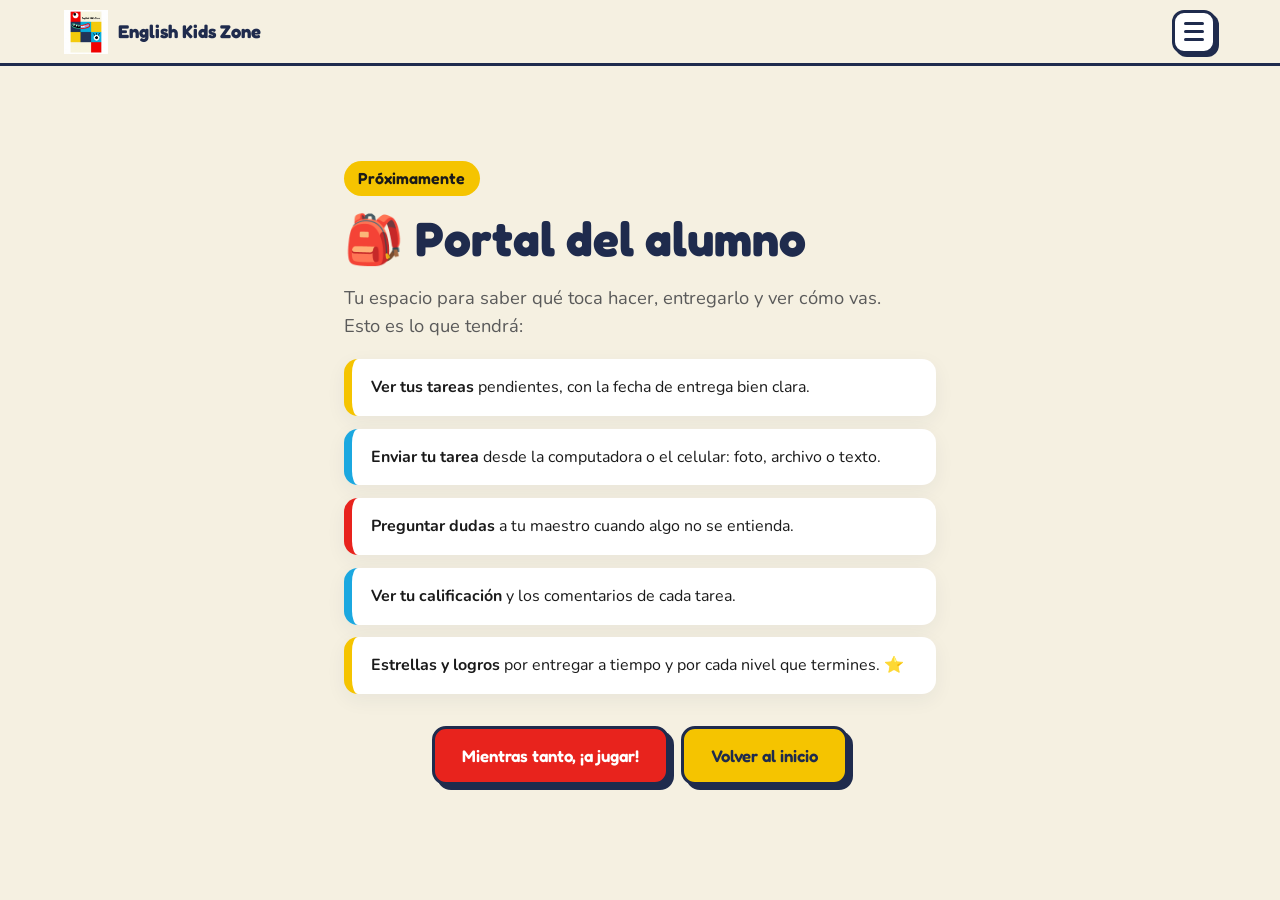
==== alumno.html @ 8a867f56 "Menú hamburguesa y páginas "próximamente" de Maestro, Alumno y Padres Cajón lateral con todas las se" ====
<!doctype html>
<html lang="es">
<head>
  <meta charset="utf-8">
  <meta name="viewport" content="width=device-width, initial-scale=1">
  <title>Portal del alumno · English Kids Zone</title>
  <meta name="robots" content="noindex">
  <link rel="icon" href="assets/logo.webp">
  <link rel="preconnect" href="https://fonts.googleapis.com">
  <link rel="preconnect" href="https://fonts.gstatic.com" crossorigin>
  <link href="https://fonts.googleapis.com/css2?family=Fredoka:wght@500;600;700&family=Nunito:wght@400;600;700&display=swap" rel="stylesheet">
  <link rel="stylesheet" href="style.css">
</head>
<body>

<header class="nav">
  <a href="index.html" class="brand"><img src="assets/logo.webp" alt="English Kids Zone" width="44" height="44">English Kids Zone</a>
  <button class="burger" id="burger" type="button" aria-label="Abrir menú" aria-expanded="false" aria-controls="drawer"><span></span><span></span><span></span></button>
</header>
<nav class="drawer" id="drawer" aria-label="Menú">
  <a href="index.html">Inicio</a>
  <a href="index.html#cursos">Cursos</a>
  <a href="index.html#clase-muestra">Clase muestra</a>
  <p class="drawer-title">Portales <span class="soon">próximamente</span></p>
  <a href="maestro.html">👩‍🏫 Maestro</a>
  <a href="alumno.html">🎒 Alumno</a>
  <a href="padres.html">👨‍👩‍👧 Padre de familia</a>
</nav>
<div class="drawer-backdrop" id="drawer-backdrop"></div>

<main>
<section class="portal">
  <p class="kicker">Próximamente</p>
  <h1>🎒 Portal del alumno</h1>
  <p class="lead">Tu espacio para saber qué toca hacer, entregarlo y ver cómo vas. Esto es lo que tendrá:</p>
  <ul class="portal-list">
    <li><b>Ver tus tareas</b> pendientes, con la fecha de entrega bien clara.</li>
    <li><b>Enviar tu tarea</b> desde la computadora o el celular: foto, archivo o texto.</li>
    <li><b>Preguntar dudas</b> a tu maestro cuando algo no se entienda.</li>
    <li><b>Ver tu calificación</b> y los comentarios de cada tarea.</li>
    <li><b>Estrellas y logros</b> por entregar a tiempo y por cada nivel que termines. ⭐</li>
  </ul>
  <p class="center"><a href="index.html#juego" class="btn">Mientras tanto, ¡a jugar!</a> <a href="index.html" class="btn btn-ghost">Volver al inicio</a></p>
</section>
</main>

<script src="menu.js" defer></script>
</body>
</html>
---- style.css ----
:root{
  --red:#E8231D;--yellow:#F5C400;--blue:#1BA8E0;--navy:#1F2B4D;--cream:#F5F0E1;
  --ink:#1a1a1a;--muted:#5a5a5a;--white:#fff;
  --head:"Fredoka",system-ui,sans-serif;--body:"Nunito",system-ui,sans-serif;
  --r:18px;--w:1100px;
}
*{box-sizing:border-box}
html{scroll-behavior:smooth;scroll-padding-top:80px}
body{margin:0;font-family:var(--body);color:var(--ink);background:var(--cream);line-height:1.55}
img{display:block;max-width:100%}
h1,h2,h3{font-family:var(--head);line-height:1.1;margin:0 0 .4em}
p{margin:0 0 1em}
a{color:inherit}

/* Botones "bloque": borde grueso y sombra sólida desplazada, como las piezas del logo */
.btn{display:inline-block;background:var(--red);color:#fff;text-decoration:none;font-family:var(--head);font-weight:600;padding:.8em 1.6em;border-radius:14px;border:3px solid var(--navy);box-shadow:5px 5px 0 var(--navy);transition:transform .12s,box-shadow .12s;cursor:pointer;font-size:1.05rem}
.btn:hover{transform:translate(-2px,-2px);box-shadow:8px 8px 0 var(--navy)}
.btn:active{transform:translate(3px,3px);box-shadow:1px 1px 0 var(--navy)}
.btn-ghost{background:var(--yellow);color:var(--navy)}
.btn-sm{padding:.45em 1.1em;font-size:.95rem;box-shadow:3px 3px 0 var(--navy)}
.btn-sm:hover{box-shadow:5px 5px 0 var(--navy)}
.center{text-align:center}

.nav{position:sticky;top:0;z-index:10;display:flex;justify-content:space-between;align-items:center;gap:1rem;padding:.6rem 5vw;background:rgba(245,240,225,.92);backdrop-filter:blur(8px);border-bottom:3px solid var(--navy)}
.brand{display:flex;align-items:center;gap:.6rem;font-family:var(--head);font-weight:700;font-size:1.15rem;text-decoration:none;color:var(--navy)}
.nav nav{display:flex;align-items:center;gap:1.2rem;margin-left:auto;margin-right:1rem}
.nav nav a:not(.btn){text-decoration:none;font-weight:700;color:var(--navy)}
.nav nav a:not(.btn):hover{color:var(--red)}

/* Menú hamburguesa y cajón lateral */
.burger{width:44px;height:44px;border:3px solid var(--navy);border-radius:12px;background:#fff;cursor:pointer;display:grid;place-items:center;gap:4px;padding:9px;box-shadow:3px 3px 0 var(--navy);flex-shrink:0}
.burger span{display:block;width:100%;height:3px;background:var(--navy);border-radius:2px;transition:transform .25s,opacity .25s}
.menu-open .burger span:nth-child(1){transform:translateY(7px) rotate(45deg)}
.menu-open .burger span:nth-child(2){opacity:0}
.menu-open .burger span:nth-child(3){transform:translateY(-7px) rotate(-45deg)}
.drawer{position:fixed;top:0;right:0;bottom:0;width:min(320px,85vw);background:var(--cream);border-left:4px solid var(--navy);padding:5.5rem 1.5rem 2rem;display:flex;flex-direction:column;gap:.3rem;z-index:30;transform:translateX(100%);transition:transform .3s;overflow-y:auto}
.menu-open .drawer{transform:none}
.drawer a{text-decoration:none;font-family:var(--head);font-weight:600;font-size:1.15rem;color:var(--navy);padding:.55em .9em;border-radius:12px}
.drawer a:hover{background:#fff;color:var(--red)}
.drawer-title{margin:1.2rem 0 .3rem;padding:0 .9em;font-family:var(--head);font-weight:700;color:var(--muted);text-transform:uppercase;font-size:.8rem;letter-spacing:.08em}
.soon{display:inline-block;background:var(--yellow);color:var(--navy);text-transform:none;letter-spacing:0;font-size:.7rem;padding:.1em .6em;border-radius:999px;margin-left:.4em;vertical-align:middle}
.drawer-backdrop{position:fixed;inset:0;background:rgba(31,43,77,.5);z-index:25;opacity:0;pointer-events:none;transition:opacity .3s}
.menu-open .drawer-backdrop{opacity:1;pointer-events:auto}
.nav{z-index:40}

main>section{padding:5rem 5vw;max-width:var(--w);margin:0 auto}

.hero{display:grid;grid-template-columns:1.1fr .9fr;align-items:center;gap:3rem;min-height:calc(100vh - 70px)}
.kicker{display:inline-block;background:var(--yellow);font-family:var(--head);font-weight:600;padding:.3em .9em;border-radius:999px;margin-bottom:1rem}
.hero h1{font-size:clamp(2.2rem,5vw,3.6rem);color:var(--navy)}
.hl-red{color:var(--red)}.hl-blue{color:var(--blue)}
.lead{font-size:1.15rem;color:var(--muted);max-width:34rem}
.cta-row{display:flex;flex-wrap:wrap;gap:.8rem;margin-top:1.5rem}
.ages{display:flex;flex-wrap:wrap;align-items:center;gap:.5rem;margin-top:1.2rem}
.ages span{font-family:var(--head);font-weight:600;color:var(--navy);margin-right:.3rem}
.age-btn{font:inherit;font-family:var(--head);font-weight:600;padding:.35em .9em;border-radius:999px;border:2px solid var(--navy);background:#fff;color:var(--navy);cursor:pointer;transition:background .15s,color .15s,transform .15s}
.age-btn:hover{transform:translateY(-2px)}
.age-btn.active{background:var(--navy);color:#fff}

.logo-wrap{position:relative;border-radius:var(--r);box-shadow:0 20px 50px rgba(31,43,77,.25);transition:transform .3s}
.logo-wrap:hover{transform:rotate(-2deg) scale(1.02)}
.hero-logo{width:100%;height:auto;border-radius:var(--r)}
/* Ojo: círculo blanco que tapa la pupila original; la pupila nueva se mueve */
.eye{position:absolute;width:13%;aspect-ratio:1;border-radius:50%;background:#fff;transform:translate(-50%,-50%);display:grid;place-items:center;pointer-events:none}
.pupil{width:52%;aspect-ratio:1;border-radius:50%;background:#000;transition:transform .08s}
.eye.wink{animation:wink .45s ease-in-out}
@keyframes wink{50%{transform:translate(-50%,-50%) scaleY(.08)}}
.happy{animation:happy .6s cubic-bezier(.36,.07,.19,.97)}
@keyframes happy{30%{transform:translateY(-14px) rotate(-4deg)}60%{transform:translateY(0) rotate(3deg)}80%{transform:translateY(-5px)}}

.who{display:grid;grid-template-columns:2fr 1fr;gap:1.5rem}
.who-card{border-radius:var(--r);padding:2.2rem;color:#fff}
.kids{background:var(--navy)}
.adults{background:var(--blue)}
.who-card h2{font-size:1.9rem}
.tag{display:inline-block;font-family:var(--head);font-size:.85rem;background:rgba(255,255,255,.2);padding:.2em .8em;border-radius:999px;margin-bottom:.8rem}

.section-title{font-size:clamp(1.8rem,4vw,2.6rem);color:var(--navy)}
.section-sub{color:var(--muted);font-weight:600;margin-bottom:2rem}
.courses,.how{text-align:center}
/* El título queda a la misma distancia de la sección anterior que de los pasos */
.how{padding-top:3rem}
.how .section-title{margin-bottom:3rem}
.cards{display:grid;grid-template-columns:repeat(3,1fr);gap:1.5rem;margin-bottom:2rem}
.flip{position:relative;min-height:400px;cursor:pointer;perspective:1200px;border-radius:var(--r);outline-offset:4px}
.flip:focus-visible{outline:3px solid var(--blue)}
.card{position:absolute;inset:0;backface-visibility:hidden;transition:transform .6s;display:flex;flex-direction:column;background:#fff;border-radius:var(--r);padding:2rem;border-top:10px solid var(--accent);box-shadow:0 10px 30px rgba(31,43,77,.08)}
.card-back{transform:rotateY(180deg);background:var(--accent);color:var(--navy);border-top-color:var(--navy)}
.card-back h3{color:var(--navy);font-size:1.6rem}
.card-back ul{padding-left:1.2rem;margin:0;font-weight:600;font-size:.95rem;text-align:left}
.card-back li{margin-bottom:.4rem}
.flip.flipped .card-front{transform:rotateY(180deg)}
.flip.flipped .card-back{transform:rotateY(360deg)}
.flip:hover .card-front{transform:rotateY(-8deg)}
.flip.flipped:hover .card-front{transform:rotateY(180deg)}
.flip-hint{margin-top:auto;padding-top:1rem;font-size:.8rem;font-weight:700;opacity:.6}
.card h3{font-size:2rem;color:var(--accent)}
.card-level{font-family:var(--head);font-weight:600;color:var(--navy);margin-bottom:.8rem}
.card-exam{font-size:.9rem;color:var(--muted);margin:0;padding-top:.8rem;border-top:1px dashed #ddd}

.cambridge{display:grid;grid-template-columns:1fr 1fr;gap:3rem;align-items:center;background:var(--navy);color:#fff;border-radius:var(--r);max-width:calc(var(--w) - 10vw)}
.cambridge .section-title{color:#fff}
.cambridge-logos{display:flex;flex-wrap:wrap;gap:1rem;align-items:center}
.cambridge-logos img{height:72px;width:auto;border-radius:10px;background:#fff;padding:.5rem .8rem}
.exam-list{list-style:none;padding:0;margin:0;display:grid;grid-template-columns:1fr 1fr;gap:.6rem}
.exam-list li{background:rgba(255,255,255,.08);border-radius:12px;padding:.7rem 1rem;font-weight:600}
.exam-list b{display:inline-block;min-width:3.6em;font-family:var(--head);color:var(--yellow)}

/* Juego y test de nivel */
.game,.level{display:grid;grid-template-columns:1fr 1.2fr;gap:3rem;align-items:center}
.game-board,.level-board{background:#fff;border-radius:var(--r);padding:2rem;text-align:center;border:3px solid var(--navy);box-shadow:8px 8px 0 var(--yellow)}
.level-board{box-shadow:8px 8px 0 var(--blue)}
.game-mode{display:flex;justify-content:center;gap:.5rem;margin-bottom:1.2rem}
.mode-btn{font:inherit;font-family:var(--head);font-weight:600;font-size:.9rem;padding:.4em .9em;border-radius:999px;border:2px solid var(--navy);background:#fff;color:var(--navy);cursor:pointer}
.mode-btn.active{background:var(--navy);color:#fff}
.game-emoji{font-size:5rem;line-height:1;margin-bottom:.6rem}
.speak-btn{font:inherit;font-size:4rem;line-height:1;background:var(--yellow);border:3px solid var(--navy);border-radius:50%;width:1.6em;height:1.6em;cursor:pointer;box-shadow:4px 4px 0 var(--navy);animation:pulse 1.6s infinite}
@keyframes pulse{50%{transform:scale(1.06)}}
.game-opt.emoji{font-size:2.2rem;padding:.3em .5em}
.game-word{font-family:var(--head);font-weight:700;font-size:2rem;color:var(--red);letter-spacing:.06em;min-height:1.3em;margin:0 0 .6rem}
.game-word span{display:inline-block;opacity:0;animation:pop .35s forwards}
@keyframes pop{0%{opacity:0;transform:translateY(12px) scale(.6)}70%{transform:translateY(-4px) scale(1.15)}100%{opacity:1;transform:none}}
.game-options,.level-options{display:flex;flex-wrap:wrap;justify-content:center;gap:.8rem;margin-bottom:1rem}
.game-opt{font:inherit;font-family:var(--head);font-weight:600;font-size:1.1rem;padding:.7em 1.4em;border-radius:14px;border:3px solid var(--navy);background:var(--cream);color:var(--navy);cursor:pointer;box-shadow:4px 4px 0 var(--navy);transition:transform .12s,box-shadow .12s,background .2s}
.game-opt:hover:not(:disabled){transform:translate(-2px,-2px);box-shadow:6px 6px 0 var(--navy)}
.game-opt:disabled{cursor:default;opacity:.7}
.game-opt.ok{background:#4ad17a;color:#fff;opacity:1}
.game-opt.bad{background:var(--red);color:#fff}
.game-status,.level-q{font-family:var(--head);font-weight:600;color:var(--navy);margin:0;min-height:1.6em}
.level-q{font-size:1.5rem;margin-bottom:1.2rem}
.level-progress{color:var(--muted);font-weight:700;margin-bottom:.4rem}

.steps{list-style:none;padding:0;margin:0;display:grid;grid-template-columns:repeat(3,1fr);gap:1.5rem;position:relative}
/* Línea que une los pasos; se dibuja cuando se encienden */
.steps::before{content:"";position:absolute;left:16%;right:16%;top:calc(2rem + 1.5rem);height:4px;background:var(--navy);transform:scaleX(0);transform-origin:left;transition:transform 1.2s ease .3s}
.steps.drawn::before{transform:scaleX(1)}
.steps li{background:#fff;border-radius:var(--r);padding:2rem;text-align:center;position:relative;opacity:.55;transition:opacity .4s}
.steps li.lit{opacity:1}
.steps span{display:grid;place-items:center;width:3rem;height:3rem;margin:0 auto 1rem;border-radius:50%;background:#ddd;color:var(--muted);font-family:var(--head);font-weight:700;font-size:1.3rem;transition:background .3s,color .3s,transform .3s}
.steps li.lit span{background:var(--yellow);color:var(--ink);animation:happy .6s}

.form-section{display:grid;grid-template-columns:1fr 1.2fr;gap:3rem;align-items:start}
.form{background:#fff;border-radius:var(--r);padding:2rem;display:grid;gap:1rem;box-shadow:0 10px 30px rgba(31,43,77,.08)}
.form label{display:grid;gap:.3rem;font-weight:700;color:var(--navy)}
.form input,.form select{font:inherit;padding:.7em .9em;border:2px solid #ddd;border-radius:10px;background:#fff}
.form input:focus,.form select:focus{outline:none;border-color:var(--blue)}
.hp{position:absolute;left:-9999px}
.form-msg{margin:0;font-weight:700;min-height:1.5em}
.form-msg.ok{color:#2a8a5c}.form-msg.err{color:var(--red)}

.footer{background:var(--navy);color:#fff;padding:3rem 5vw;display:flex;flex-wrap:wrap;align-items:center;gap:1.5rem;justify-content:space-between}
.footer p{margin:0}
.social{display:flex;gap:1rem}
.social a{color:var(--navy);background:#fff;font-family:var(--head);font-weight:600;text-decoration:none;border:3px solid #fff;padding:.4em 1em;border-radius:12px;box-shadow:4px 4px 0 var(--yellow);transition:transform .12s,box-shadow .12s}
.social a:hover{transform:translate(-2px,-2px);box-shadow:6px 6px 0 var(--yellow)}

/* Mascota acompañante: baja con el scroll por el borde derecho */
.buddy{position:fixed;right:18px;top:0;z-index:15;width:64px;cursor:pointer;transition:transform .2s linear;outline:none}
.buddy:focus-visible .buddy-body{box-shadow:0 0 0 3px var(--blue)}
.buddy-body{position:relative;width:64px;height:64px;background:var(--red);border:3px solid var(--navy);border-radius:12px;box-shadow:4px 4px 0 var(--navy)}
.buddy .eye{left:50%;top:36%;width:46%}
.buddy-mouth{position:absolute;left:8%;right:8%;bottom:2px;width:84%}
.buddy-legs{display:flex;justify-content:space-around;padding:0 12px}
.buddy-legs span{width:9px;height:14px;background:var(--yellow);border:2px solid var(--navy);border-top:0;border-radius:0 0 5px 5px;transform-origin:top center}
.buddy.walking .buddy-legs span:first-child{animation:step .3s infinite alternate}
.buddy.walking .buddy-legs span:last-child{animation:step .3s infinite alternate-reverse}
@keyframes step{from{transform:rotate(-28deg)}to{transform:rotate(28deg)}}
.buddy.walking .buddy-body{animation:bob .3s infinite alternate}
@keyframes bob{to{transform:translateY(-3px) rotate(2deg)}}
.buddy-bubble{position:absolute;right:calc(100% + 10px);top:6px;background:#fff;color:var(--navy);border:3px solid var(--navy);border-radius:14px 14px 2px 14px;padding:.4em .8em;font-family:var(--head);font-weight:600;font-size:.95rem;white-space:nowrap;opacity:0;transform:translateX(8px) scale(.9);transition:opacity .25s,transform .25s;pointer-events:none}
.buddy-bubble.show{opacity:1;transform:none}
@media (max-width:600px){.buddy{width:48px;right:10px;transform-origin:top right}.buddy-body{width:48px;height:48px}.buddy-legs span{height:11px}}
@media (prefers-reduced-motion:reduce){.buddy{display:none}}

/* Páginas de portales (próximamente) */
.portal{max-width:720px;min-height:calc(100vh - 70px);display:flex;flex-direction:column;justify-content:center}
.portal .kicker{align-self:flex-start}
.portal h1{font-size:clamp(2rem,5vw,3rem);color:var(--navy)}
.portal-list{list-style:none;padding:0;margin:0 0 2rem;display:grid;gap:.8rem}
.portal-list li{background:#fff;border-radius:14px;padding:1rem 1.2rem;border-left:8px solid var(--yellow);box-shadow:0 6px 20px rgba(31,43,77,.06)}
.portal-list li:nth-child(2n){border-left-color:var(--blue)}
.portal-list li:nth-child(3n){border-left-color:var(--red)}
.portal .center{display:flex;flex-wrap:wrap;gap:.8rem;justify-content:center}

.reveal{opacity:0;transform:translateY(24px);transition:opacity .6s,transform .6s}
.reveal.in{opacity:1;transform:none}
@media (prefers-reduced-motion:reduce){.reveal{opacity:1;transform:none;transition:none}html{scroll-behavior:auto}}

@media (max-width:900px){
  .hero,.who,.cambridge,.form-section,.game,.level{grid-template-columns:1fr}
  .hero{min-height:auto;padding-top:3rem}
  .logo-wrap{max-width:420px;margin:0 auto}
  .cards,.steps{grid-template-columns:1fr}
  .steps::before{display:none}
  main>section{padding:3.5rem 16px}
  .cambridge{max-width:calc(100% - 32px);padding:2.5rem 1.5rem}
  .game-intro,.level-intro,.form-intro,.cambridge>div{text-align:center}
  .cambridge-logos{justify-content:center}
}
@media (max-width:600px){
  .nav nav a:not(.btn){display:none}
  .brand{font-size:1rem;white-space:nowrap}
  .btn-sm{white-space:nowrap}
  .exam-list{grid-template-columns:1fr}
}
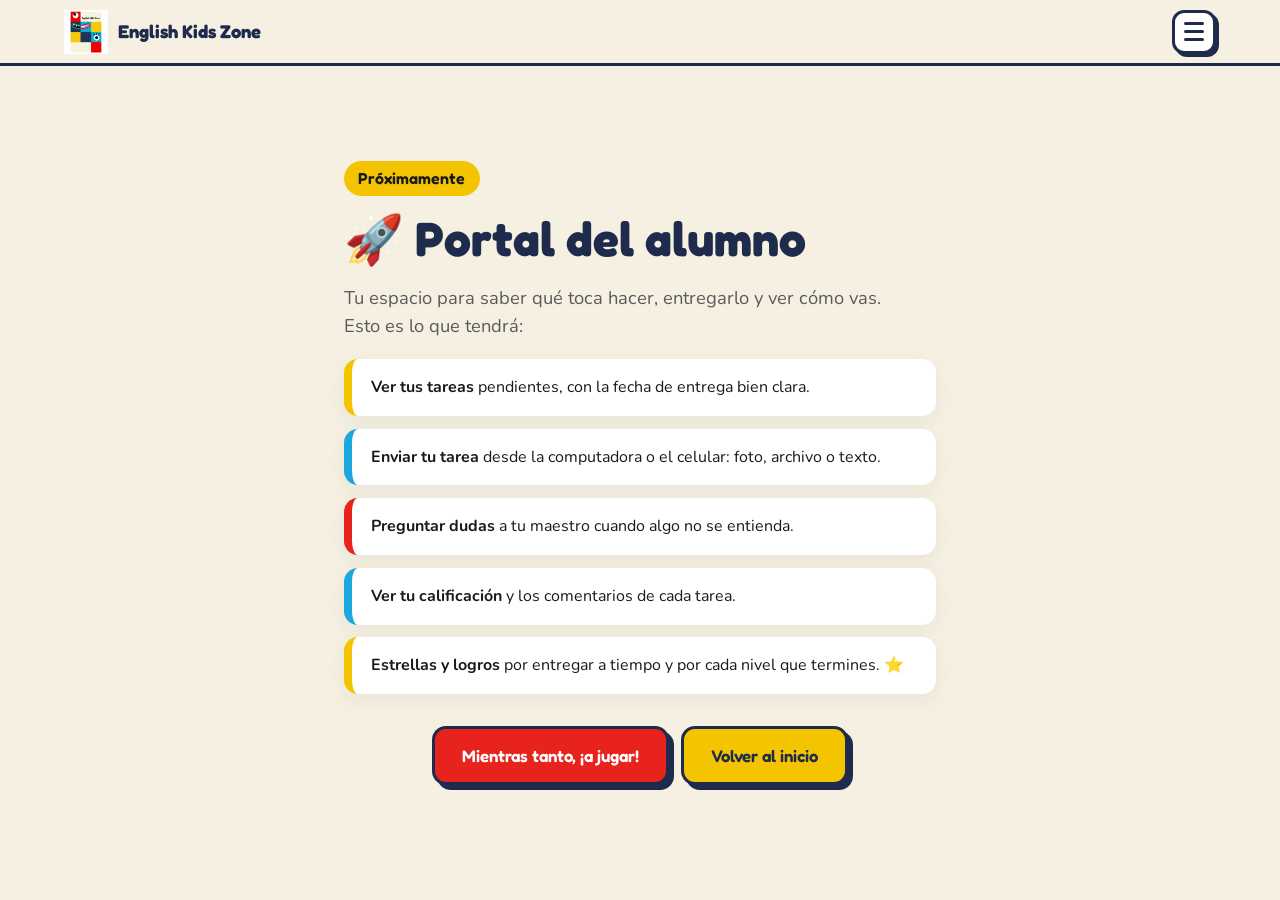
==== commit 58fb37cd: "Emojis más originales para los portales: búho, cohete y brújula Co-Authored-By: Claude Fable 5.1 <no" ====
--- a/alumno.html
+++ b/alumno.html
@@ -22,16 +22,16 @@
   <a href="index.html#cursos">Cursos</a>
   <a href="index.html#clase-muestra">Clase muestra</a>
   <p class="drawer-title">Portales <span class="soon">próximamente</span></p>
-  <a href="maestro.html">👩‍🏫 Maestro</a>
-  <a href="alumno.html">🎒 Alumno</a>
-  <a href="padres.html">👨‍👩‍👧 Padre de familia</a>
+  <a href="maestro.html">🦉 Maestro</a>
+  <a href="alumno.html">🚀 Alumno</a>
+  <a href="padres.html">🧭 Padre de familia</a>
 </nav>
 <div class="drawer-backdrop" id="drawer-backdrop"></div>
 
 <main>
 <section class="portal">
   <p class="kicker">Próximamente</p>
-  <h1>🎒 Portal del alumno</h1>
+  <h1>🚀 Portal del alumno</h1>
   <p class="lead">Tu espacio para saber qué toca hacer, entregarlo y ver cómo vas. Esto es lo que tendrá:</p>
   <ul class="portal-list">
     <li><b>Ver tus tareas</b> pendientes, con la fecha de entrega bien clara.</li>
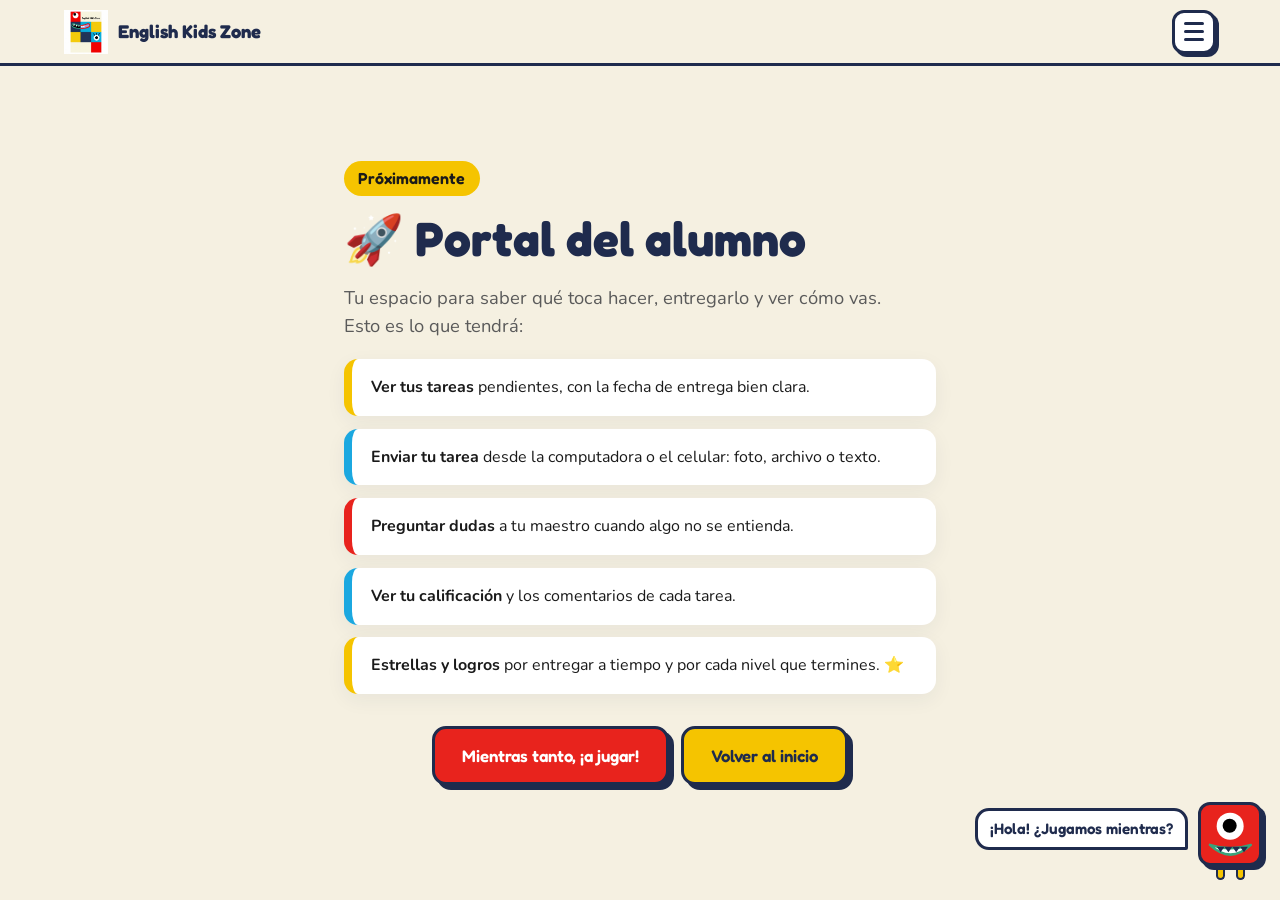
==== commit b02a0b34: "Mascota en el portal del alumno (solo menores de 12) y piezas compartidas en buddy.js Pupilas, voz, " ====
--- a/alumno.html
+++ b/alumno.html
@@ -44,6 +44,17 @@
 </section>
 </main>
 
+<!-- Mascota: solo para alumnos menores de 12 (se oculta si en la portada eligieron "Adulto") -->
+<div class="buddy" id="buddy" role="button" tabindex="0" aria-label="Mascota: ir al juego" data-kids-only data-greeting="¡Hola! ¿Jugamos mientras?" data-go="index.html#juego">
+  <div class="buddy-bubble" id="buddy-bubble"></div>
+  <div class="buddy-body">
+    <div class="eye"><div class="pupil" data-ox="0" data-oy="0"></div></div>
+    <svg class="buddy-mouth" viewBox="0 0 100 44" aria-hidden="true"><path d="M8 10 Q50 50 92 10 Q50 24 8 10Z" fill="#fff" stroke="#3aa37a" stroke-width="5" stroke-linejoin="round"/><path d="M22 14 l8 11 8-11 8 11 8-11 8 11 8-11 8 11 8-11" fill="#1F2B4D"/></svg>
+  </div>
+  <div class="buddy-legs"><span></span><span></span></div>
+</div>
+
 <script src="menu.js" defer></script>
+<script src="buddy.js" defer></script>
 </body>
 </html>
--- a/style.css
+++ b/style.css
@@ -169,6 +169,7 @@
 @keyframes bob{to{transform:translateY(-3px) rotate(2deg)}}
 .buddy-bubble{position:absolute;right:calc(100% + 10px);top:6px;background:#fff;color:var(--navy);border:3px solid var(--navy);border-radius:14px 14px 2px 14px;padding:.4em .8em;font-family:var(--head);font-weight:600;font-size:.95rem;white-space:nowrap;opacity:0;transform:translateX(8px) scale(.9);transition:opacity .25s,transform .25s;pointer-events:none}
 .buddy-bubble.show{opacity:1;transform:none}
+.buddy.parked{top:auto;bottom:20px;animation:bob 1.2s infinite alternate ease-in-out}
 @media (max-width:600px){.buddy{width:48px;right:10px;transform-origin:top right}.buddy-body{width:48px;height:48px}.buddy-legs span{height:11px}}
 @media (prefers-reduced-motion:reduce){.buddy{display:none}}
 
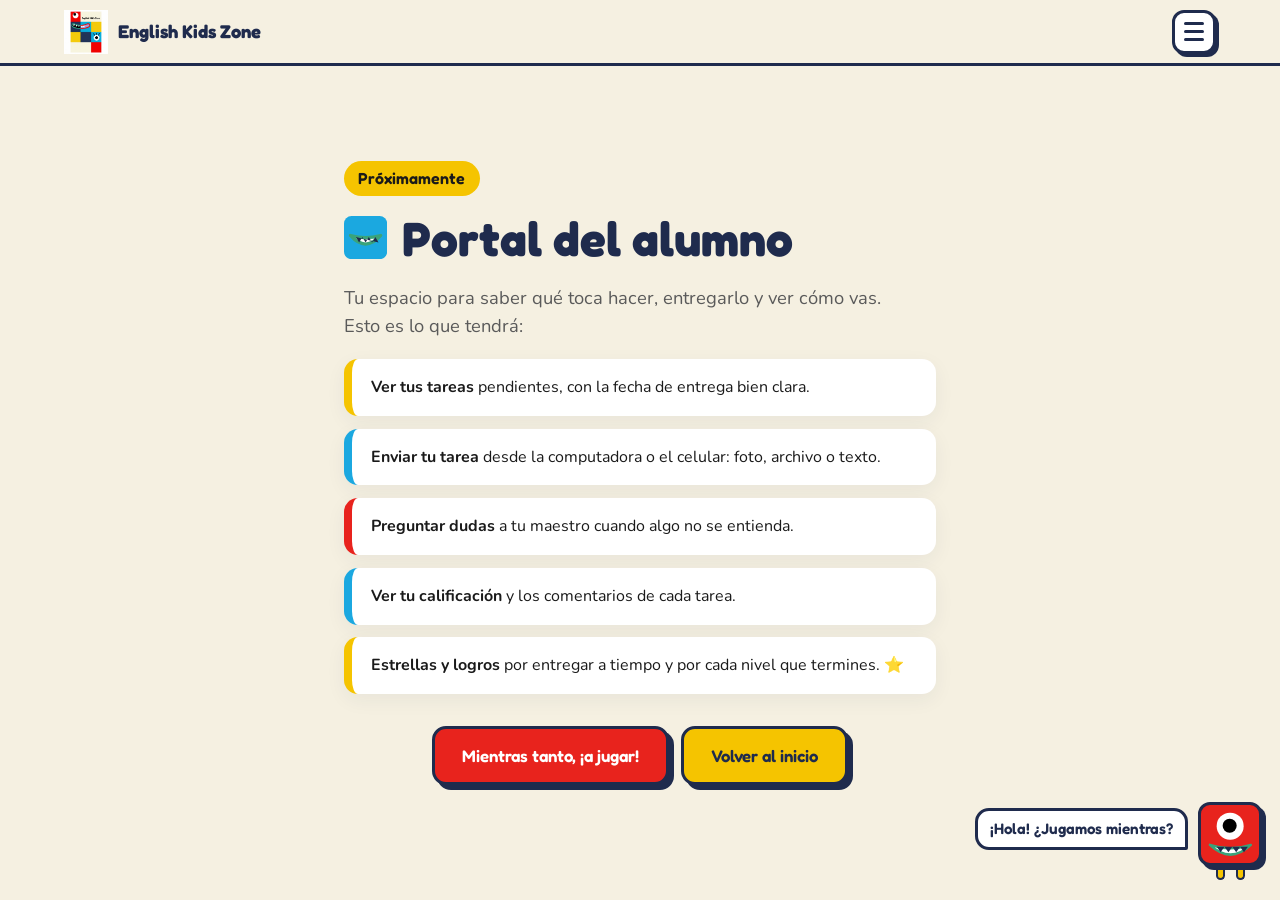
==== commit 0e8fdd18: "Iconos hechos con piezas del logo en lugar de emojis Sprite assets/icons.svg: bloque rojo con ojo (m" ====
--- a/alumno.html
+++ b/alumno.html
@@ -22,16 +22,16 @@
   <a href="index.html#cursos">Cursos</a>
   <a href="index.html#clase-muestra">Clase muestra</a>
   <p class="drawer-title">Portales <span class="soon">próximamente</span></p>
-  <a href="maestro.html">🦉 Maestro</a>
-  <a href="alumno.html">🚀 Alumno</a>
-  <a href="padres.html">🧭 Padre de familia</a>
+  <a href="maestro.html"><svg class="ico" aria-hidden="true"><use href="assets/icons.svg#ico-maestro"/></svg>Maestro</a>
+  <a href="alumno.html"><svg class="ico" aria-hidden="true"><use href="assets/icons.svg#ico-alumno"/></svg>Alumno</a>
+  <a href="padres.html"><svg class="ico" aria-hidden="true"><use href="assets/icons.svg#ico-padres"/></svg>Padre de familia</a>
 </nav>
 <div class="drawer-backdrop" id="drawer-backdrop"></div>
 
 <main>
 <section class="portal">
   <p class="kicker">Próximamente</p>
-  <h1>🚀 Portal del alumno</h1>
+  <h1><svg class="ico" aria-hidden="true"><use href="assets/icons.svg#ico-alumno"/></svg>Portal del alumno</h1>
   <p class="lead">Tu espacio para saber qué toca hacer, entregarlo y ver cómo vas. Esto es lo que tendrá:</p>
   <ul class="portal-list">
     <li><b>Ver tus tareas</b> pendientes, con la fecha de entrega bien clara.</li>
--- a/style.css
+++ b/style.css
@@ -38,6 +38,8 @@
 .drawer a{text-decoration:none;font-family:var(--head);font-weight:600;font-size:1.15rem;color:var(--navy);padding:.55em .9em;border-radius:12px}
 .drawer a:hover{background:#fff;color:var(--red)}
 .drawer-title{margin:1.2rem 0 .3rem;padding:0 .9em;font-family:var(--head);font-weight:700;color:var(--muted);text-transform:uppercase;font-size:.8rem;letter-spacing:.08em}
+.ico{width:1.2em;height:1.2em;vertical-align:-.25em;margin-right:.3em;flex-shrink:0}
+h1 .ico{width:.9em;height:.9em;vertical-align:-.08em}
 .soon{display:inline-block;background:var(--yellow);color:var(--navy);text-transform:none;letter-spacing:0;font-size:.7rem;padding:.1em .6em;border-radius:999px;margin-left:.4em;vertical-align:middle}
 .drawer-backdrop{position:fixed;inset:0;background:rgba(31,43,77,.5);z-index:25;opacity:0;pointer-events:none;transition:opacity .3s}
 .menu-open .drawer-backdrop{opacity:1;pointer-events:auto}
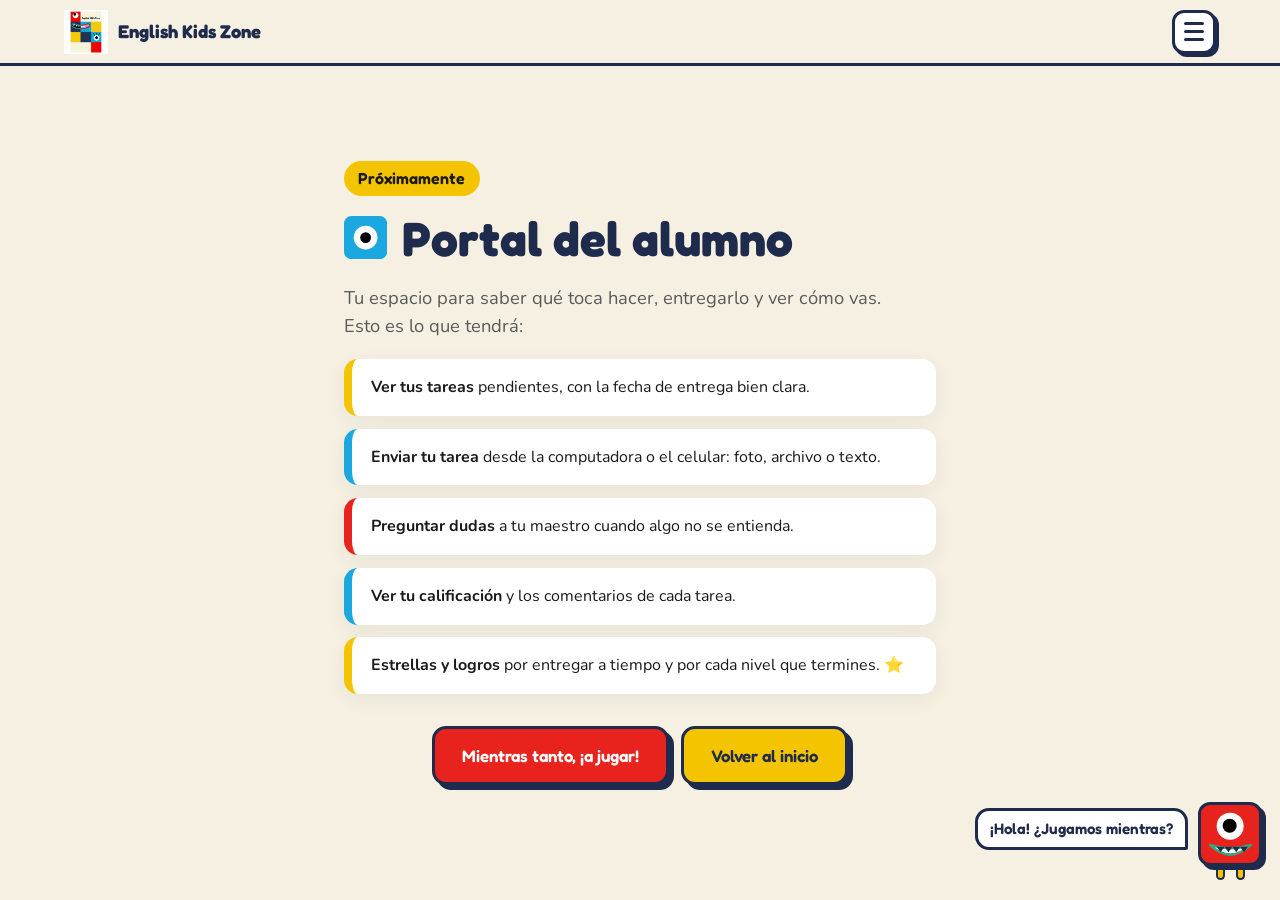
==== commit af557546: "Tamaño fijo de 22 px en los iconos para que no crezcan si el CSS tarda o está en caché Co-Authored-B" ====
--- a/alumno.html
+++ b/alumno.html
@@ -22,16 +22,16 @@
   <a href="index.html#cursos">Cursos</a>
   <a href="index.html#clase-muestra">Clase muestra</a>
   <p class="drawer-title">Portales <span class="soon">próximamente</span></p>
-  <a href="maestro.html"><svg class="ico" aria-hidden="true"><use href="assets/icons.svg#ico-maestro"/></svg>Maestro</a>
-  <a href="alumno.html"><svg class="ico" aria-hidden="true"><use href="assets/icons.svg#ico-alumno"/></svg>Alumno</a>
-  <a href="padres.html"><svg class="ico" aria-hidden="true"><use href="assets/icons.svg#ico-padres"/></svg>Padre de familia</a>
+  <a href="maestro.html"><svg class="ico" width="22" height="22" aria-hidden="true"><use href="assets/icons.svg#ico-maestro"/></svg>Maestro</a>
+  <a href="alumno.html"><svg class="ico" width="22" height="22" aria-hidden="true"><use href="assets/icons.svg#ico-alumno"/></svg>Alumno</a>
+  <a href="padres.html"><svg class="ico" width="22" height="22" aria-hidden="true"><use href="assets/icons.svg#ico-padres"/></svg>Padre de familia</a>
 </nav>
 <div class="drawer-backdrop" id="drawer-backdrop"></div>
 
 <main>
 <section class="portal">
   <p class="kicker">Próximamente</p>
-  <h1><svg class="ico" aria-hidden="true"><use href="assets/icons.svg#ico-alumno"/></svg>Portal del alumno</h1>
+  <h1><svg class="ico" width="22" height="22" aria-hidden="true"><use href="assets/icons.svg#ico-alumno"/></svg>Portal del alumno</h1>
   <p class="lead">Tu espacio para saber qué toca hacer, entregarlo y ver cómo vas. Esto es lo que tendrá:</p>
   <ul class="portal-list">
     <li><b>Ver tus tareas</b> pendientes, con la fecha de entrega bien clara.</li>
--- a/style.css
+++ b/style.css
@@ -38,8 +38,20 @@
 .drawer a{text-decoration:none;font-family:var(--head);font-weight:600;font-size:1.15rem;color:var(--navy);padding:.55em .9em;border-radius:12px}
 .drawer a:hover{background:#fff;color:var(--red)}
 .drawer-title{margin:1.2rem 0 .3rem;padding:0 .9em;font-family:var(--head);font-weight:700;color:var(--muted);text-transform:uppercase;font-size:.8rem;letter-spacing:.08em}
-.ico{width:1.2em;height:1.2em;vertical-align:-.25em;margin-right:.3em;flex-shrink:0}
-h1 .ico{width:.9em;height:.9em;vertical-align:-.08em}
+svg.ico{width:1.2em;height:1.2em;max-width:1.2em;vertical-align:-.25em;margin-right:.3em;flex-shrink:0}
+h1 svg.ico{width:.9em;height:.9em;max-width:.9em;vertical-align:-.08em}
+/* Iconos vivos: al pasar el cursor el bloque brinca, el ojo parpadea, la boca mastica y las pestañas vibran */
+.ico *{transform-box:fill-box;transform-origin:center}
+.ico{transition:transform .15s}
+a:hover .ico,button:hover .ico,h1:hover .ico{transform:translateY(-3px) rotate(-6deg)}
+a:hover .ico-eye,button:hover .ico-eye,h1:hover .ico-eye{animation:ico-blink .5s}
+@keyframes ico-blink{50%{transform:scaleY(.08)}}
+a:hover .ico-teeth,button:hover .ico-teeth,h1:hover .ico-teeth{animation:ico-chomp .35s infinite alternate;transform-origin:top}
+@keyframes ico-chomp{to{transform:scaleY(.35)}}
+a:hover .ico-lip,button:hover .ico-lip,h1:hover .ico-lip{animation:ico-talk .35s infinite alternate}
+@keyframes ico-talk{to{transform:scaleY(.6)}}
+a:hover .ico-lashes,button:hover .ico-lashes,h1:hover .ico-lashes{animation:ico-flutter .25s infinite alternate;transform-origin:bottom}
+@keyframes ico-flutter{to{transform:rotate(12deg)}}
 .soon{display:inline-block;background:var(--yellow);color:var(--navy);text-transform:none;letter-spacing:0;font-size:.7rem;padding:.1em .6em;border-radius:999px;margin-left:.4em;vertical-align:middle}
 .drawer-backdrop{position:fixed;inset:0;background:rgba(31,43,77,.5);z-index:25;opacity:0;pointer-events:none;transition:opacity .3s}
 .menu-open .drawer-backdrop{opacity:1;pointer-events:auto}
